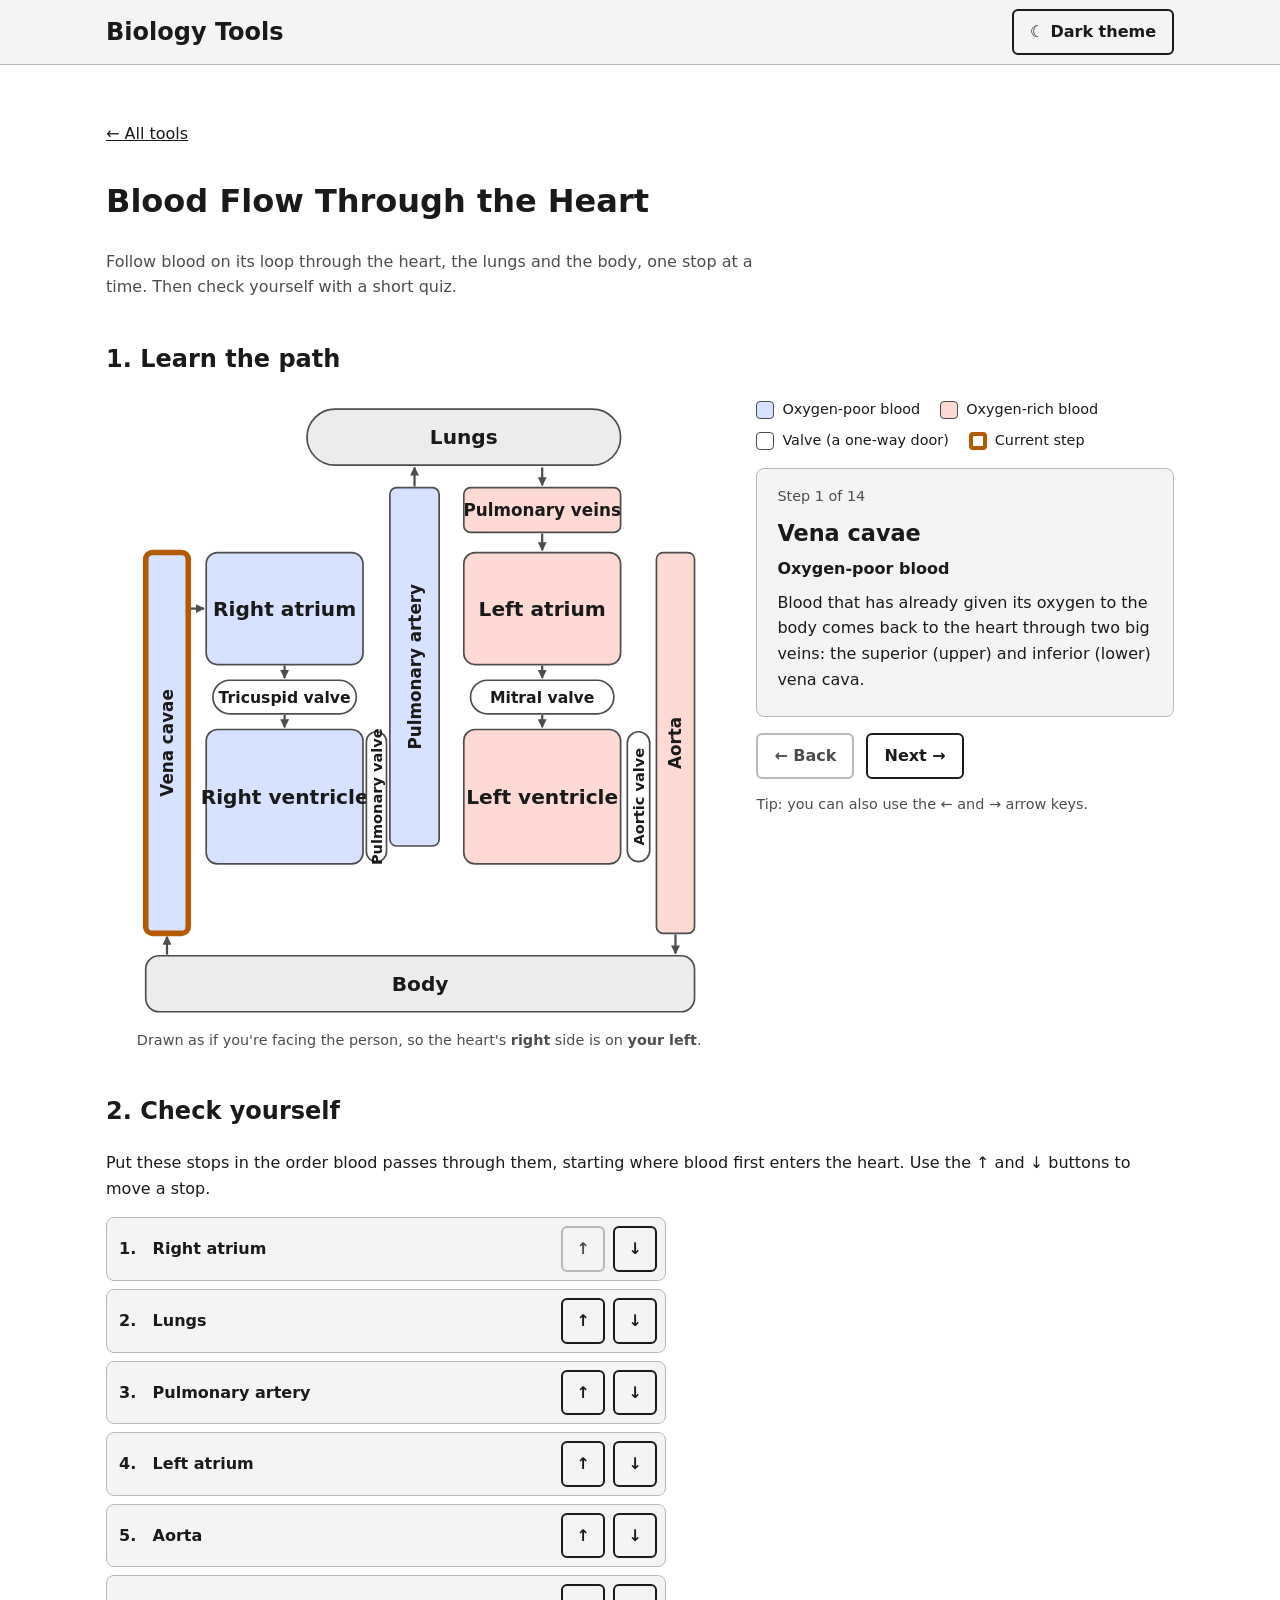
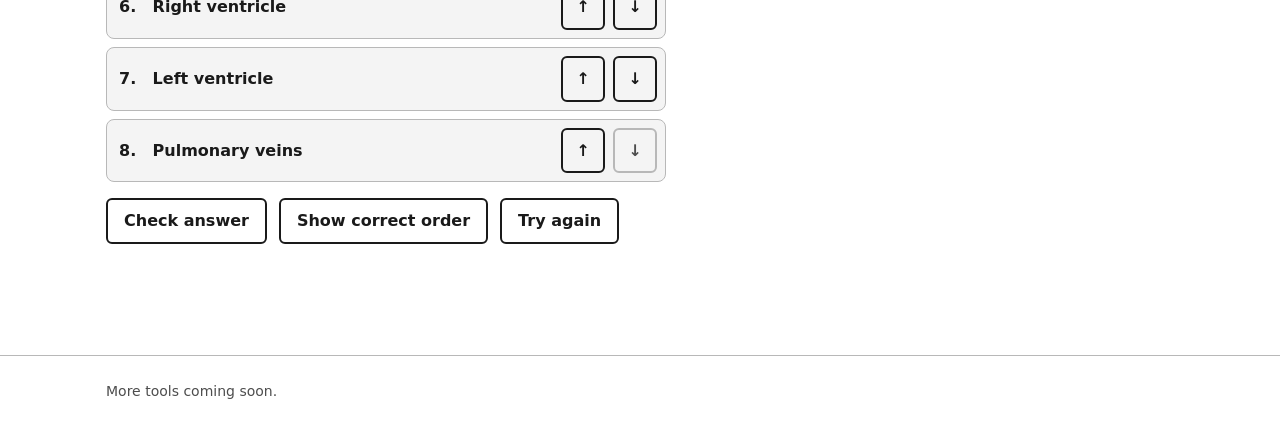
==== tools/heart-blood-flow/index.html @ c6405af3 "Add Blood Flow Through the Heart tool, replacing the placeholder Step-through diagram of the 14 stop" ====
<!doctype html>
<html lang="en" data-theme="light">
<head>
  <meta charset="utf-8">
  <meta name="viewport" content="width=device-width, initial-scale=1">
  <title>Blood Flow Through the Heart · Biology Tools</title>
  <script>try { if (localStorage.getItem("theme") === "dark") document.documentElement.dataset.theme = "dark"; } catch (e) {}</script>
  <link rel="stylesheet" href="../../css/styles.css">
  <link rel="stylesheet" href="heart.css">
  <script src="../../js/theme.js" defer></script>
  <script src="heart.js" defer></script>
</head>
<body>
  <header class="site-header">
    <div class="container">
      <p class="site-title"><a href="../../">Biology Tools</a></p>
      <button type="button" class="button theme-toggle" data-theme-toggle aria-pressed="false">
        <span data-theme-icon aria-hidden="true">☾</span>
        <span>Dark theme</span>
      </button>
    </div>
  </header>

  <main class="container">
    <a class="back-link" href="../../">← All tools</a>
    <h1>Blood Flow Through the Heart</h1>
    <p class="intro">Follow blood on its loop through the heart, the lungs and the body, one stop at a time. Then check yourself with a short quiz.</p>

    <!-- Part 1: step through the diagram -->
    <section class="learn" aria-labelledby="learn-heading">
      <h2 id="learn-heading">1. Learn the path</h2>

      <div class="learn-layout">
        <figure class="diagram">
          <svg viewBox="0 0 500 556" role="img" aria-labelledby="diagram-title diagram-desc">
            <title id="diagram-title">Simplified diagram of the heart</title>
            <desc id="diagram-desc">The heart's four chambers, four valves and main blood vessels, with the lungs at the top and the body at the bottom. The part for the current step is outlined.</desc>
            <defs>
              <marker id="arrow" viewBox="0 0 10 10" refX="9" refY="5" markerWidth="4" markerHeight="4" orient="auto">
                <path class="arrow-head" d="M0 0 L10 5 L0 10 z"/>
              </marker>
            </defs>

            <!-- Arrows showing which way blood flows -->
            <g class="flow" aria-hidden="true">
              <line x1="25" y1="497" x2="25" y2="481"/>
              <line x1="45" y1="188" x2="58" y2="188"/>
              <line x1="130" y1="239" x2="130" y2="250"/>
              <line x1="130" y1="283" x2="130" y2="294"/>
              <line x1="246" y1="79" x2="246" y2="62"/>
              <line x1="360" y1="62" x2="360" y2="78"/>
              <line x1="360" y1="121" x2="360" y2="136"/>
              <line x1="360" y1="239" x2="360" y2="250"/>
              <line x1="360" y1="283" x2="360" y2="294"/>
              <line x1="479" y1="479" x2="479" y2="496"/>
            </g>

            <!-- Each part has a data-part name that heart.js highlights -->
            <g class="part neutral" data-part="lungs">
              <rect x="150" y="10" width="280" height="50" rx="25"/>
              <text x="290" y="35">Lungs</text>
            </g>
            <g class="part neutral" data-part="body">
              <rect x="6" y="498" width="490" height="50" rx="12"/>
              <text x="251" y="523">Body</text>
            </g>

            <!-- Right side of the heart (drawn on the left): oxygen-poor blood -->
            <g class="part o2-poor" data-part="vena-cavae">
              <rect x="6" y="138" width="38" height="340" rx="6"/>
              <text class="small" transform="translate(25 308) rotate(-90)">Vena cavae</text>
            </g>
            <g class="part o2-poor" data-part="right-atrium">
              <rect x="60" y="138" width="140" height="100" rx="10"/>
              <text x="130" y="188">Right atrium</text>
            </g>
            <g class="part valve" data-part="tricuspid-valve">
              <rect x="66" y="252" width="128" height="30" rx="15"/>
              <text class="tiny" x="130" y="267">Tricuspid valve</text>
            </g>
            <g class="part o2-poor" data-part="right-ventricle">
              <rect x="60" y="296" width="140" height="120" rx="10"/>
              <text x="130" y="356">Right ventricle</text>
            </g>
            <g class="part valve" data-part="pulmonary-valve">
              <rect x="203" y="298" width="18" height="116" rx="9"/>
              <text class="micro" transform="translate(212 356) rotate(-90)">Pulmonary valve</text>
            </g>
            <g class="part o2-poor" data-part="pulmonary-artery">
              <rect x="224" y="80" width="44" height="320" rx="6"/>
              <text class="small" transform="translate(246 240) rotate(-90)">Pulmonary artery</text>
            </g>

            <!-- Left side of the heart (drawn on the right): oxygen-rich blood -->
            <g class="part o2-rich" data-part="pulmonary-veins">
              <rect x="290" y="80" width="140" height="40" rx="6"/>
              <text class="small" x="360" y="100">Pulmonary veins</text>
            </g>
            <g class="part o2-rich" data-part="left-atrium">
              <rect x="290" y="138" width="140" height="100" rx="10"/>
              <text x="360" y="188">Left atrium</text>
            </g>
            <g class="part valve" data-part="mitral-valve">
              <rect x="296" y="252" width="128" height="30" rx="15"/>
              <text class="tiny" x="360" y="267">Mitral valve</text>
            </g>
            <g class="part o2-rich" data-part="left-ventricle">
              <rect x="290" y="296" width="140" height="120" rx="10"/>
              <text x="360" y="356">Left ventricle</text>
            </g>
            <g class="part valve" data-part="aortic-valve">
              <rect x="436" y="298" width="20" height="116" rx="10"/>
              <text class="micro" transform="translate(446 356) rotate(-90)">Aortic valve</text>
            </g>
            <g class="part o2-rich" data-part="aorta">
              <rect x="462" y="138" width="34" height="340" rx="6"/>
              <text class="small" transform="translate(479 308) rotate(-90)">Aorta</text>
            </g>
          </svg>
          <figcaption>Drawn as if you're facing the person, so the heart's <strong>right</strong> side is on <strong>your left</strong>.</figcaption>
        </figure>

        <div class="step-area">
          <ul class="legend">
            <li><span class="swatch o2-poor" aria-hidden="true"></span>Oxygen-poor blood</li>
            <li><span class="swatch o2-rich" aria-hidden="true"></span>Oxygen-rich blood</li>
            <li><span class="swatch valve" aria-hidden="true"></span>Valve (a one-way door)</li>
            <li><span class="swatch current" aria-hidden="true"></span>Current step</li>
          </ul>

          <!-- aria-live: screen readers read out each new step -->
          <div class="step-panel" aria-live="polite">
            <p class="step-count" id="step-count"></p>
            <h3 id="step-name"></h3>
            <p class="step-oxygen" id="step-oxygen"></p>
            <p id="step-text"></p>
          </div>

          <div class="step-controls">
            <button type="button" class="button" id="step-back">← Back</button>
            <button type="button" class="button" id="step-next">Next →</button>
          </div>
          <p class="hint">Tip: you can also use the ← and → arrow keys.</p>
        </div>
      </div>
    </section>

    <!-- Part 2: ordering quiz -->
    <section class="quiz" id="quiz" aria-labelledby="quiz-heading">
      <h2 id="quiz-heading">2. Check yourself</h2>
      <p>Put these stops in the order blood passes through them, starting where blood first enters the heart. Use the ↑ and ↓ buttons to move a stop.</p>

      <ol class="quiz-list" id="quiz-list"></ol>

      <div class="quiz-controls">
        <button type="button" class="button" id="quiz-check">Check answer</button>
        <button type="button" class="button" id="quiz-show">Show correct order</button>
        <button type="button" class="button" id="quiz-reset">Try again</button>
      </div>
      <p class="quiz-result" id="quiz-result" aria-live="polite"></p>
    </section>
  </main>

  <footer class="site-footer">
    <div class="container">More tools coming soon.</div>
  </footer>
</body>
</html>
---- css/styles.css ----
/* Shared styles for every page in the portal.
   Deliberately plain and neutral: the visual design comes later.
   All colors live in CSS variables so the light and dark themes
   swap them in one place. */

:root,
:root[data-theme="light"] {
  color-scheme: light;
  --bg: #ffffff;
  --surface: #f4f4f4;
  --text: #1a1a1a;
  --muted: #4d4d4d;
  --border: #b8b8b8;
}

:root[data-theme="dark"] {
  color-scheme: dark;
  --bg: #161616;
  --surface: #222222;
  --text: #ececec;
  --muted: #b5b5b5;
  --border: #555555;
}

*,
*::before,
*::after {
  box-sizing: border-box;
}

body {
  margin: 0;
  background: var(--bg);
  color: var(--text);
  font-family: system-ui, -apple-system, "Segoe UI", Roboto, sans-serif;
  line-height: 1.6;
}

a {
  color: var(--text);
}

:focus-visible {
  outline: 3px solid var(--text);
  outline-offset: 2px;
}

.container {
  width: 100%;
  max-width: 1100px;
  margin: 0 auto;
  padding-inline: 16px;
}

/* Header */

.site-header {
  border-bottom: 1px solid var(--border);
  background: var(--surface);
}

.site-header .container {
  display: flex;
  align-items: center;
  justify-content: space-between;
  gap: 12px;
  min-height: 64px;
}

.site-title {
  margin: 0;
  font-size: 1.25rem;
  font-weight: 700;
}

.site-title a {
  text-decoration: none;
}

/* Buttons (also used for links that look like buttons) */

.button {
  display: inline-flex;
  align-items: center;
  gap: 6px;
  min-height: 44px;
  padding: 8px 16px;
  border: 2px solid var(--text);
  border-radius: 6px;
  background: transparent;
  color: var(--text);
  font: inherit;
  font-weight: 600;
  text-decoration: none;
  cursor: pointer;
}

.button:hover {
  background: var(--surface);
}

.button:disabled {
  border-color: var(--border);
  background: transparent;
  color: var(--muted);
  cursor: not-allowed;
}

.theme-toggle {
  flex-shrink: 0;
}

/* Main content */

main {
  padding: 32px 0 48px;
}

.intro {
  max-width: 65ch;
  color: var(--muted);
}

/* Tool cards: one column on phones, more as the screen widens */

.card-grid {
  display: grid;
  grid-template-columns: repeat(auto-fill, minmax(min(100%, 260px), 1fr));
  gap: 16px;
  margin: 0;
  padding: 0;
  list-style: none;
}

.card {
  display: flex;
  flex-direction: column;
  gap: 8px;
  padding: 20px;
  border: 1px solid var(--border);
  border-radius: 8px;
  background: var(--surface);
}

.card h3 {
  margin: 0;
  font-size: 1.2rem;
}

.card p {
  margin: 0;
  color: var(--muted);
}

.tag {
  align-self: flex-start;
  padding: 0 10px;
  border: 1px solid var(--border);
  border-radius: 999px;
  font-size: 0.875rem;
}

.card .button {
  align-self: flex-start;
  margin-top: auto;
}

/* Tool pages */

.back-link {
  display: inline-block;
  padding: 8px 0;
}

.site-footer {
  border-top: 1px solid var(--border);
  padding: 24px 0;
  color: var(--muted);
  font-size: 0.875rem;
}

@media (min-width: 600px) {
  .site-title {
    font-size: 1.5rem;
  }

  main {
    padding-top: 48px;
  }
}
---- tools/heart-blood-flow/heart.css ----
/* Styles for the Blood Flow Through the Heart tool.
   Kept plain; the only extra colors are the blue/red for
   oxygen-poor/oxygen-rich blood, which are part of the lesson. */

:root,
:root[data-theme="light"] {
  --o2-poor-fill: #d6e2ff;
  --o2-rich-fill: #ffd9d4;
  --neutral-fill: #ececec;
  --valve-fill: #ffffff;
  --highlight: #b35900;
  --correct: #1d6b35;
  --incorrect: #a8231b;
}

:root[data-theme="dark"] {
  --o2-poor-fill: #1f2f57;
  --o2-rich-fill: #4d2020;
  --neutral-fill: #2c2c2c;
  --valve-fill: #161616;
  --highlight: #ffb35c;
  --correct: #7ad69a;
  --incorrect: #ff9a90;
}

section {
  margin-top: 40px;
}

/* Diagram next to the step text on wide screens, stacked on narrow ones */

.learn-layout {
  display: grid;
  gap: 24px;
}

@media (min-width: 900px) {
  .learn-layout {
    grid-template-columns: minmax(0, 3fr) minmax(0, 2fr);
    align-items: start;
  }
}

.diagram {
  margin: 0;
}

.diagram svg {
  display: block;
  width: 100%;
  max-width: 560px;
  height: auto;
  margin: 0 auto;
}

.diagram figcaption {
  margin-top: 8px;
  color: var(--muted);
  font-size: 0.9rem;
  text-align: center;
}

/* SVG parts */

.part rect {
  stroke: var(--muted);
  stroke-width: 1.5;
}

.part.o2-poor rect { fill: var(--o2-poor-fill); }
.part.o2-rich rect { fill: var(--o2-rich-fill); }
.part.neutral rect { fill: var(--neutral-fill); }
.part.valve rect { fill: var(--valve-fill); }

.part.is-active rect {
  stroke: var(--highlight);
  stroke-width: 5;
}

.part text {
  fill: var(--text);
  font-size: 18px;
  font-weight: 600;
  text-anchor: middle;
  dominant-baseline: central;
}

.part text.small { font-size: 15px; }
.part text.tiny { font-size: 14px; }
.part text.micro { font-size: 13px; }

.flow line {
  stroke: var(--muted);
  stroke-width: 2;
  marker-end: url(#arrow);
}

.arrow-head {
  fill: var(--muted);
}

/* Legend */

.legend {
  display: flex;
  flex-wrap: wrap;
  gap: 8px 20px;
  margin: 0 0 16px;
  padding: 0;
  list-style: none;
  font-size: 0.9rem;
}

.legend li {
  display: flex;
  align-items: center;
  gap: 8px;
}

.swatch {
  display: inline-block;
  width: 18px;
  height: 18px;
  border: 1.5px solid var(--muted);
  border-radius: 4px;
}

.swatch.o2-poor { background: var(--o2-poor-fill); }
.swatch.o2-rich { background: var(--o2-rich-fill); }
.swatch.valve { background: var(--valve-fill); }
.swatch.current { border: 4px solid var(--highlight); }

/* Step text */

.step-panel {
  min-height: 15rem;
  padding: 16px 20px;
  border: 1px solid var(--border);
  border-radius: 8px;
  background: var(--surface);
}

.step-panel h3 {
  margin: 0 0 4px;
  font-size: 1.4rem;
}

.step-panel p {
  margin: 0 0 8px;
}

.step-count {
  color: var(--muted);
  font-size: 0.9rem;
}

.step-oxygen {
  font-weight: 600;
}

.step-controls,
.quiz-controls {
  display: flex;
  flex-wrap: wrap;
  gap: 12px;
  margin-top: 16px;
}

.hint {
  color: var(--muted);
  font-size: 0.9rem;
}

/* Quiz */

.quiz-list {
  max-width: 560px;
  margin: 16px 0 0;
  padding: 0;
  list-style: none;
  counter-reset: stop;
}

.quiz-list li {
  display: flex;
  align-items: center;
  gap: 8px;
  margin-bottom: 8px;
  padding: 8px 8px 8px 12px;
  border: 1px solid var(--border);
  border-radius: 8px;
  background: var(--surface);
  counter-increment: stop;
}

.quiz-list li::before {
  content: counter(stop) ".";
  min-width: 1.6em;
  font-weight: 700;
}

.quiz-item-name {
  flex: 1;
  font-weight: 600;
}

.quiz-item-result {
  font-size: 0.9rem;
  font-weight: 600;
}

.quiz-list li.correct {
  border: 2px solid var(--correct);
}

.quiz-list li.correct .quiz-item-result {
  color: var(--correct);
}

.quiz-list li.incorrect {
  border: 2px solid var(--incorrect);
}

.quiz-list li.incorrect .quiz-item-result {
  color: var(--incorrect);
}

.quiz-list .move {
  min-width: 44px;
  padding: 8px;
  justify-content: center;
}

.quiz-result {
  min-height: 1.6em;
  font-size: 1.1rem;
  font-weight: 700;
}

/* On narrow phones, let the result text wrap under the name */
@media (max-width: 420px) {
  .quiz-list li {
    flex-wrap: wrap;
  }

  .quiz-item-name {
    flex-basis: calc(100% - 140px);
  }

  .quiz-item-result {
    order: 5;
    flex-basis: 100%;
    padding-left: calc(1.6em + 8px);
  }

  .quiz-item-result:empty {
    display: none;
  }
}
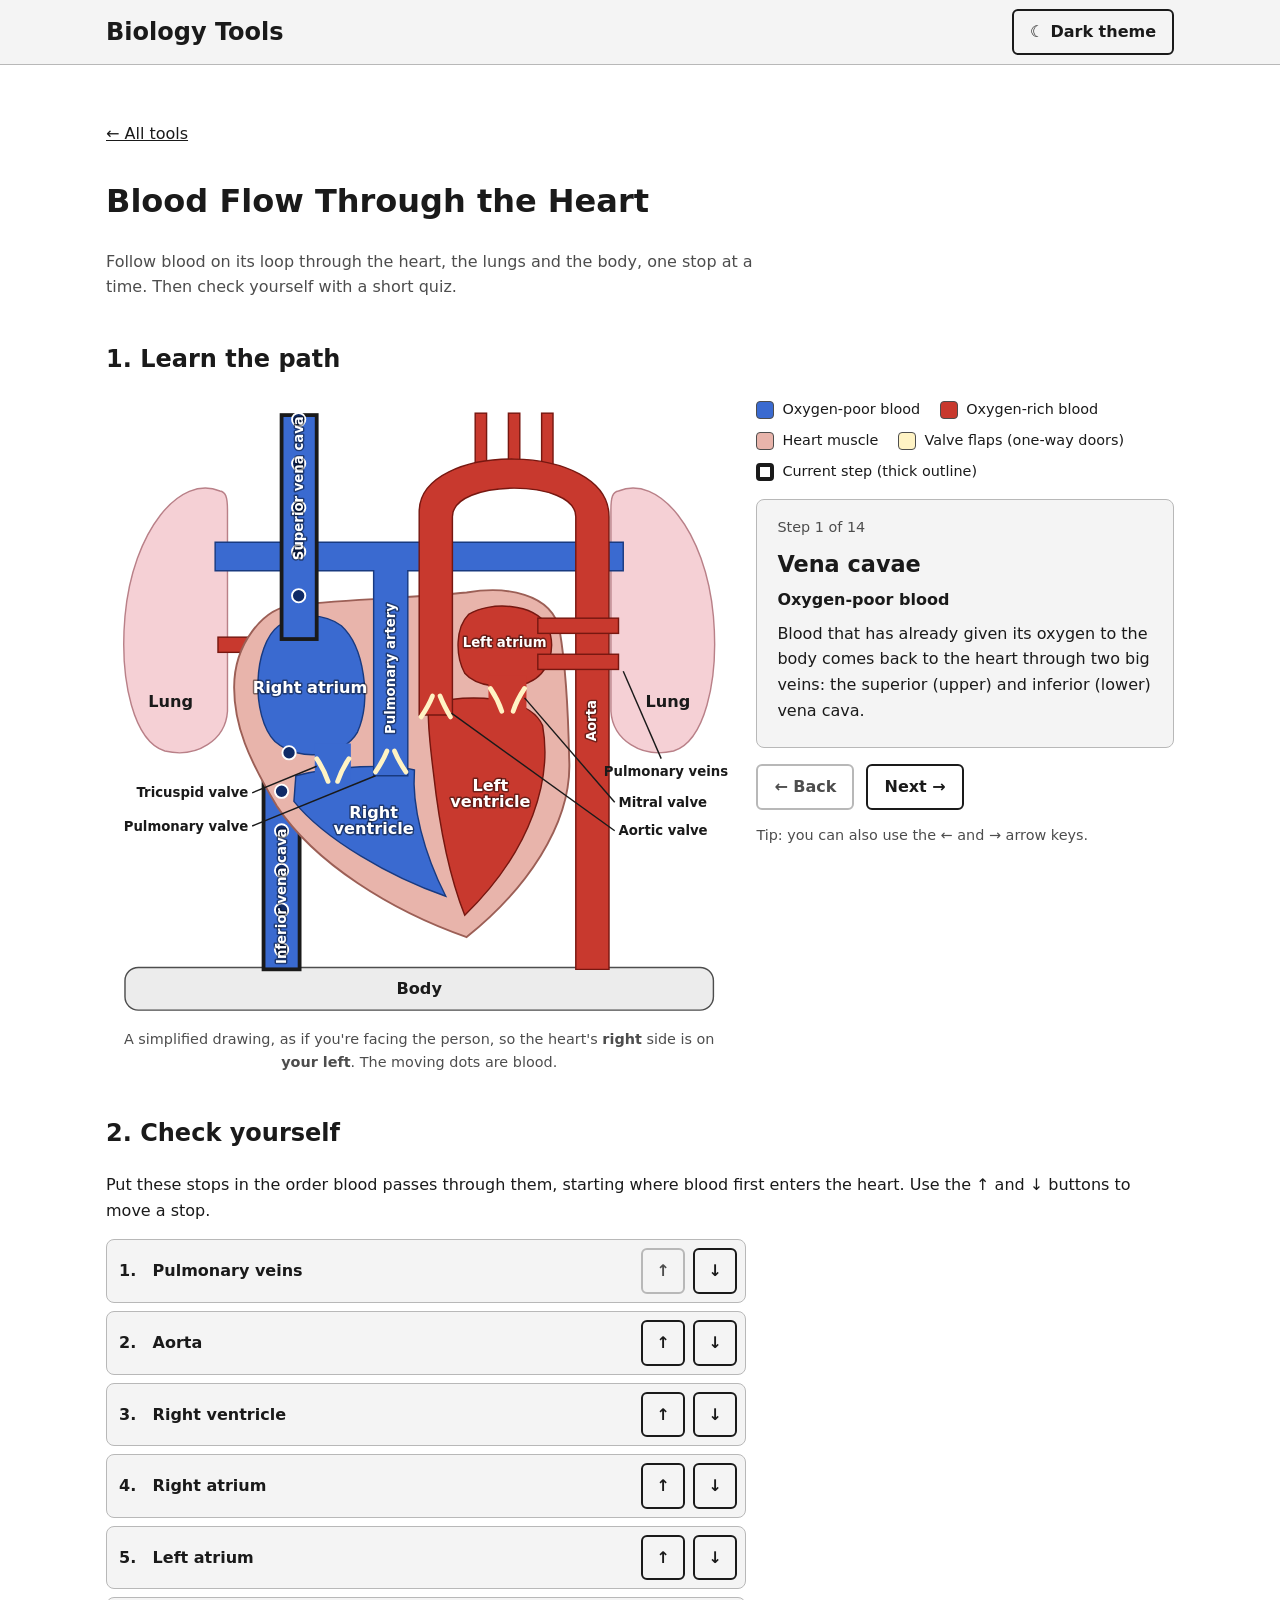
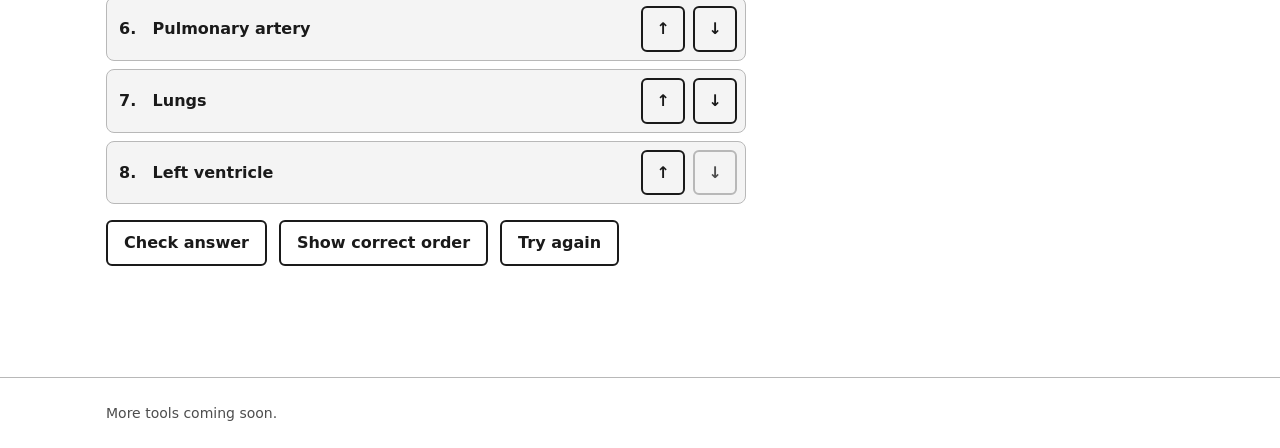
==== commit 895c1e30: "Draw a realistic heart with moving blood drops Replace the box diagram with a front-view drawing of " ====
--- a/tools/heart-blood-flow/index.html
+++ b/tools/heart-blood-flow/index.html
@@ -32,100 +32,150 @@
 
       <div class="learn-layout">
         <figure class="diagram">
-          <svg viewBox="0 0 500 556" role="img" aria-labelledby="diagram-title diagram-desc">
-            <title id="diagram-title">Simplified diagram of the heart</title>
-            <desc id="diagram-desc">The heart's four chambers, four valves and main blood vessels, with the lungs at the top and the body at the bottom. The part for the current step is outlined.</desc>
-            <defs>
-              <marker id="arrow" viewBox="0 0 10 10" refX="9" refY="5" markerWidth="4" markerHeight="4" orient="auto">
-                <path class="arrow-head" d="M0 0 L10 5 L0 10 z"/>
-              </marker>
-            </defs>
-
-            <!-- Arrows showing which way blood flows -->
-            <g class="flow" aria-hidden="true">
-              <line x1="25" y1="497" x2="25" y2="481"/>
-              <line x1="45" y1="188" x2="58" y2="188"/>
-              <line x1="130" y1="239" x2="130" y2="250"/>
-              <line x1="130" y1="283" x2="130" y2="294"/>
-              <line x1="246" y1="79" x2="246" y2="62"/>
-              <line x1="360" y1="62" x2="360" y2="78"/>
-              <line x1="360" y1="121" x2="360" y2="136"/>
-              <line x1="360" y1="239" x2="360" y2="250"/>
-              <line x1="360" y1="283" x2="360" y2="294"/>
-              <line x1="479" y1="479" x2="479" y2="496"/>
-            </g>
-
-            <!-- Each part has a data-part name that heart.js highlights -->
-            <g class="part neutral" data-part="lungs">
-              <rect x="150" y="10" width="280" height="50" rx="25"/>
-              <text x="290" y="35">Lungs</text>
-            </g>
-            <g class="part neutral" data-part="body">
-              <rect x="6" y="498" width="490" height="50" rx="12"/>
-              <text x="251" y="523">Body</text>
-            </g>
-
-            <!-- Right side of the heart (drawn on the left): oxygen-poor blood -->
-            <g class="part o2-poor" data-part="vena-cavae">
-              <rect x="6" y="138" width="38" height="340" rx="6"/>
-              <text class="small" transform="translate(25 308) rotate(-90)">Vena cavae</text>
-            </g>
-            <g class="part o2-poor" data-part="right-atrium">
-              <rect x="60" y="138" width="140" height="100" rx="10"/>
-              <text x="130" y="188">Right atrium</text>
-            </g>
+          <svg viewBox="0 0 660 655" role="img" aria-labelledby="diagram-title diagram-desc">
+            <title id="diagram-title">Drawing of the heart, lungs and body</title>
+            <desc id="diagram-desc">A front view of the heart showing its four chambers, four valves and main blood vessels, with a lung on each side and the body below. The part for the current step is outlined, and moving dots show blood flowing through it.</desc>
+
+            <!-- Drawn back to front: things drawn later sit on top. -->
+
+            <!-- Body and lungs -->
+            <g class="part" data-part="body">
+              <rect class="shape body-fill" x="20" y="600" width="620" height="45" rx="14"/>
+            </g>
+            <g class="part" data-part="lungs">
+              <path class="shape lung" d="M120 98 C78 80 28 140 20 230 C14 300 30 362 62 372 C96 380 126 360 128 330 L128 118 C128 104 126 99 120 98 Z"/>
+              <path class="shape lung" d="M540 98 C582 80 632 140 640 230 C646 300 630 362 598 372 C564 380 534 360 532 330 L532 118 C532 104 534 99 540 98 Z"/>
+            </g>
+
+            <!-- Vessels that pass behind the heart -->
+            <g class="part" data-part="pulmonary-veins">
+              <rect class="shape o2-rich" x="118" y="252" width="60" height="16"/>
+            </g>
+            <g class="part" data-part="vena-cavae">
+              <rect class="shape o2-poor" x="166" y="340" width="38" height="262"/>
+            </g>
+
+            <!-- Heart muscle wall -->
+            <path class="muscle" d="M200 218 C165 220 135 260 135 305 C135 345 150 380 180 430 C220 490 300 540 380 568 C440 520 492 450 488 380 C487 330 484 280 478 245 C470 205 420 198 380 205 C330 210 260 212 200 218 Z"/>
+
+            <!-- Chambers -->
+            <g class="part" data-part="right-atrium">
+              <path class="shape o2-poor" d="M182 240 C155 260 152 335 178 362 C205 385 250 378 265 352 C280 318 272 262 248 240 C228 225 200 228 182 240 Z"/>
+            </g>
+            <g class="part" data-part="right-ventricle">
+              <path class="shape o2-poor" d="M200 398 C240 388 300 385 325 392 C322 430 335 480 358 525 C300 505 230 465 198 425 Z"/>
+            </g>
+            <g class="part" data-part="left-atrium">
+              <path class="shape o2-rich" d="M382 228 C405 214 450 216 465 240 C475 262 468 290 445 300 C420 308 390 304 378 290 C368 272 368 242 382 228 Z"/>
+            </g>
+            <g class="part" data-part="left-ventricle">
+              <path class="shape o2-rich" d="M340 322 C380 312 445 312 460 345 C470 400 450 475 378 545 C360 500 350 440 345 395 C342 370 338 340 340 322 Z"/>
+            </g>
+
+            <!-- Openings between atria and ventricles (where the valves sit) -->
+            <rect class="o2-poor" x="220" y="364" width="38" height="38"/>
+            <rect class="o2-rich" x="403" y="292" width="40" height="36"/>
+
+            <!-- Vessels in front of the heart -->
+            <g class="part" data-part="pulmonary-artery">
+              <path class="shape o2-poor" d="M282 398 L282 182 L115 182 L115 152 L545 152 L545 182 L318 182 L318 398 Z"/>
+            </g>
+            <g class="part" data-part="vena-cavae">
+              <rect class="shape o2-poor" x="185" y="18" width="37" height="236"/>
+            </g>
+            <g class="part" data-part="aorta">
+              <rect class="shape o2-rich" x="389" y="16" width="12" height="70"/>
+              <rect class="shape o2-rich" x="424" y="16" width="12" height="60"/>
+              <rect class="shape o2-rich" x="459" y="16" width="12" height="70"/>
+              <path class="shape o2-rich" d="M330 334 L330 120 C330 45 530 45 530 125 L530 602 L495 602 L495 125 C495 85 365 85 365 125 L365 334 Z"/>
+            </g>
+            <g class="part" data-part="pulmonary-veins">
+              <rect class="shape o2-rich" x="455" y="232" width="85" height="16"/>
+              <rect class="shape o2-rich" x="455" y="270" width="85" height="16"/>
+            </g>
+
+            <!-- Valves: two flaps each; the ring shows when it's the current step -->
             <g class="part valve" data-part="tricuspid-valve">
-              <rect x="66" y="252" width="128" height="30" rx="15"/>
-              <text class="tiny" x="130" y="267">Tricuspid valve</text>
-            </g>
-            <g class="part o2-poor" data-part="right-ventricle">
-              <rect x="60" y="296" width="140" height="120" rx="10"/>
-              <text x="130" y="356">Right ventricle</text>
+              <path class="flap" d="M222 380 Q230 392 234 404 M256 380 Q248 392 244 404"/>
+              <circle class="ring" cx="239" cy="391" r="26"/>
             </g>
             <g class="part valve" data-part="pulmonary-valve">
-              <rect x="203" y="298" width="18" height="116" rx="9"/>
-              <text class="micro" transform="translate(212 356) rotate(-90)">Pulmonary valve</text>
-            </g>
-            <g class="part o2-poor" data-part="pulmonary-artery">
-              <rect x="224" y="80" width="44" height="320" rx="6"/>
-              <text class="small" transform="translate(246 240) rotate(-90)">Pulmonary artery</text>
-            </g>
-
-            <!-- Left side of the heart (drawn on the right): oxygen-rich blood -->
-            <g class="part o2-rich" data-part="pulmonary-veins">
-              <rect x="290" y="80" width="140" height="40" rx="6"/>
-              <text class="small" x="360" y="100">Pulmonary veins</text>
-            </g>
-            <g class="part o2-rich" data-part="left-atrium">
-              <rect x="290" y="138" width="140" height="100" rx="10"/>
-              <text x="360" y="188">Left atrium</text>
+              <path class="flap" d="M284 394 Q292 382 296 372 M316 394 Q308 382 304 372"/>
+              <circle class="ring" cx="300" cy="384" r="26"/>
             </g>
             <g class="part valve" data-part="mitral-valve">
-              <rect x="296" y="252" width="128" height="30" rx="15"/>
-              <text class="tiny" x="360" y="267">Mitral valve</text>
-            </g>
-            <g class="part o2-rich" data-part="left-ventricle">
-              <rect x="290" y="296" width="140" height="120" rx="10"/>
-              <text x="360" y="356">Left ventricle</text>
+              <path class="flap" d="M405 306 Q413 318 417 330 M441 306 Q433 318 429 330"/>
+              <circle class="ring" cx="423" cy="318" r="26"/>
             </g>
             <g class="part valve" data-part="aortic-valve">
-              <rect x="436" y="298" width="20" height="116" rx="10"/>
-              <text class="micro" transform="translate(446 356) rotate(-90)">Aortic valve</text>
-            </g>
-            <g class="part o2-rich" data-part="aorta">
-              <rect x="462" y="138" width="34" height="340" rx="6"/>
-              <text class="small" transform="translate(479 308) rotate(-90)">Aorta</text>
+              <path class="flap" d="M332 336 Q340 324 344 314 M363 336 Q356 324 352 314"/>
+              <circle class="ring" cx="348" cy="326" r="26"/>
+            </g>
+
+            <!-- Labels outside the drawing, with pointer lines -->
+            <g class="callouts" aria-hidden="true">
+              <line x1="154" y1="416" x2="222" y2="388"/>
+              <line x1="154" y1="451" x2="284" y2="398"/>
+              <line x1="536" y1="426" x2="441" y2="316"/>
+              <line x1="536" y1="456" x2="364" y2="332"/>
+              <line x1="585" y1="380" x2="545" y2="288"/>
+              <text class="label small end" x="150" y="416">Tricuspid valve</text>
+              <text class="label small end" x="150" y="451">Pulmonary valve</text>
+              <text class="label small start" x="540" y="426">Mitral valve</text>
+              <text class="label small start" x="540" y="456">Aortic valve</text>
+              <text class="label small" x="590" y="394">Pulmonary veins</text>
+            </g>
+
+            <!-- Invisible paths that the blood drops follow, one set per step -->
+            <g class="routes">
+              <path id="r-svc" d="M203 20 L203 252"/>
+              <path id="r-ivc" d="M185 598 L185 400 L200 350"/>
+              <path id="r-ra" d="M203 258 C190 300 210 350 239 372"/>
+              <path id="r-tricuspid" d="M239 366 L239 412"/>
+              <path id="r-rv" d="M239 410 C245 470 300 480 310 440 C315 420 302 410 300 398"/>
+              <path id="r-pulmonary-valve" d="M300 402 L300 360"/>
+              <path id="r-pa-left" d="M300 360 L300 167 L118 167"/>
+              <path id="r-pa-right" d="M300 360 L300 167 L542 167"/>
+              <path id="r-lung-left" d="M118 167 C40 175 36 300 125 260"/>
+              <path id="r-lung-right" d="M542 167 C620 175 624 300 540 259"/>
+              <path id="r-pv-top" d="M540 240 L462 240"/>
+              <path id="r-pv-bottom" d="M540 278 L462 278"/>
+              <path id="r-la" d="M466 262 C430 262 420 280 423 300"/>
+              <path id="r-mitral" d="M423 294 L423 338"/>
+              <path id="r-lv" d="M423 335 C450 430 400 525 378 480 C362 430 350 380 348 345"/>
+              <path id="r-aortic-valve" d="M348 348 L348 300"/>
+              <path id="r-aorta" d="M348 300 L348 125 C348 62 512 62 512 125 L512 600"/>
+              <path id="r-body" d="M512 600 L512 622 L185 622 L185 600"/>
+            </g>
+
+            <!-- heart.js draws the moving blood drops in here -->
+            <g id="drops" aria-hidden="true"></g>
+
+            <!-- Names of the parts, drawn last so the drops never cover them -->
+            <g class="labels" aria-hidden="true">
+              <text class="label" x="330" y="622">Body</text>
+              <text class="label" x="68" y="320">Lung</text>
+              <text class="label" x="592" y="320">Lung</text>
+              <text class="label on-blood small" transform="translate(185 525) rotate(-90)">Inferior vena cava</text>
+              <text class="label on-blood" x="215" y="305">Right atrium</text>
+              <text class="label on-blood" x="282" y="436"><tspan x="282">Right</tspan><tspan x="282" dy="17">ventricle</tspan></text>
+              <text class="label on-blood small" x="420" y="258">Left atrium</text>
+              <text class="label on-blood" x="405" y="408"><tspan x="405">Left</tspan><tspan x="405" dy="17">ventricle</tspan></text>
+              <text class="label on-blood small" transform="translate(300 285) rotate(-90)">Pulmonary artery</text>
+              <text class="label on-blood small" transform="translate(203 95) rotate(-90)">Superior vena cava</text>
+              <text class="label on-blood small" transform="translate(512 340) rotate(-90)">Aorta</text>
             </g>
           </svg>
-          <figcaption>Drawn as if you're facing the person, so the heart's <strong>right</strong> side is on <strong>your left</strong>.</figcaption>
+          <figcaption>A simplified drawing, as if you're facing the person, so the heart's <strong>right</strong> side is on <strong>your left</strong>. The moving dots are blood.</figcaption>
         </figure>
 
         <div class="step-area">
           <ul class="legend">
             <li><span class="swatch o2-poor" aria-hidden="true"></span>Oxygen-poor blood</li>
             <li><span class="swatch o2-rich" aria-hidden="true"></span>Oxygen-rich blood</li>
-            <li><span class="swatch valve" aria-hidden="true"></span>Valve (a one-way door)</li>
-            <li><span class="swatch current" aria-hidden="true"></span>Current step</li>
+            <li><span class="swatch muscle" aria-hidden="true"></span>Heart muscle</li>
+            <li><span class="swatch valve" aria-hidden="true"></span>Valve flaps (one-way doors)</li>
+            <li><span class="swatch current" aria-hidden="true"></span>Current step (thick outline)</li>
           </ul>
 
           <!-- aria-live: screen readers read out each new step -->
--- a/tools/heart-blood-flow/heart.css
+++ b/tools/heart-blood-flow/heart.css
@@ -1,24 +1,32 @@
 /* Styles for the Blood Flow Through the Heart tool.
-   Kept plain; the only extra colors are the blue/red for
-   oxygen-poor/oxygen-rich blood, which are part of the lesson. */
+   Kept plain; the extra colors are the ones the drawing needs:
+   blue/red blood, heart muscle, lungs and valve flaps. */
 
 :root,
 :root[data-theme="light"] {
-  --o2-poor-fill: #d6e2ff;
-  --o2-rich-fill: #ffd9d4;
+  /* Blood colors are the same in both themes; white text sits on them */
+  --blood-poor: #3a6ad0;
+  --blood-poor-edge: #183a80;
+  --blood-rich: #c8392e;
+  --blood-rich-edge: #761710;
+  --drop-poor: #0f2a66;
+  --drop-rich: #5c0c08;
+  --flap: #fff3c4;
+  --muscle: #e8b4ab;
+  --muscle-edge: #9c5f56;
+  --lung: #f5d0d5;
+  --lung-edge: #b98088;
   --neutral-fill: #ececec;
-  --valve-fill: #ffffff;
-  --highlight: #b35900;
   --correct: #1d6b35;
   --incorrect: #a8231b;
 }
 
 :root[data-theme="dark"] {
-  --o2-poor-fill: #1f2f57;
-  --o2-rich-fill: #4d2020;
+  --muscle: #7a4540;
+  --muscle-edge: #b07a72;
+  --lung: #4a2c33;
+  --lung-edge: #8a5a63;
   --neutral-fill: #2c2c2c;
-  --valve-fill: #161616;
-  --highlight: #ffb35c;
   --correct: #7ad69a;
   --incorrect: #ff9a90;
 }
@@ -48,7 +56,7 @@
 .diagram svg {
   display: block;
   width: 100%;
-  max-width: 560px;
+  max-width: 640px;
   height: auto;
   margin: 0 auto;
 }
@@ -60,43 +68,78 @@
   text-align: center;
 }
 
-/* SVG parts */
-
-.part rect {
-  stroke: var(--muted);
+/* Drawing */
+
+.shape {
   stroke-width: 1.5;
 }
 
-.part.o2-poor rect { fill: var(--o2-poor-fill); }
-.part.o2-rich rect { fill: var(--o2-rich-fill); }
-.part.neutral rect { fill: var(--neutral-fill); }
-.part.valve rect { fill: var(--valve-fill); }
-
-.part.is-active rect {
-  stroke: var(--highlight);
+.o2-poor { fill: var(--blood-poor); stroke: var(--blood-poor-edge); }
+.o2-rich { fill: var(--blood-rich); stroke: var(--blood-rich-edge); }
+rect.o2-poor:not(.shape),
+rect.o2-rich:not(.shape) { stroke: none; }
+
+.muscle { fill: var(--muscle); stroke: var(--muscle-edge); stroke-width: 2; }
+.lung { fill: var(--lung); stroke: var(--lung-edge); }
+.body-fill { fill: var(--neutral-fill); stroke: var(--muted); }
+
+.flap {
+  fill: none;
+  stroke: var(--flap);
   stroke-width: 5;
-}
-
-.part text {
+  stroke-linecap: round;
+}
+
+/* The current step: a thick outline, or a ring around a valve */
+.part.is-active .shape {
+  stroke: var(--text);
+  stroke-width: 4;
+}
+
+.ring {
+  display: none;
+  fill: none;
+  stroke: var(--text);
+  stroke-width: 4;
+}
+
+.part.is-active .ring {
+  display: inline;
+}
+
+.label {
   fill: var(--text);
-  font-size: 18px;
+  font-size: 17px;
   font-weight: 600;
   text-anchor: middle;
   dominant-baseline: central;
 }
 
-.part text.small { font-size: 15px; }
-.part text.tiny { font-size: 14px; }
-.part text.micro { font-size: 13px; }
-
-.flow line {
-  stroke: var(--muted);
+/* White names on blood get a faint dark edge, so they stay readable over drops */
+.label.on-blood {
+  fill: #ffffff;
+  stroke: rgba(0, 0, 0, 0.45);
+  stroke-width: 3px;
+  stroke-linejoin: round;
+  paint-order: stroke;
+}
+.label.small { font-size: 14px; }
+.label.start { text-anchor: start; }
+.label.end { text-anchor: end; }
+
+.callouts line {
+  stroke: var(--text);
+  stroke-width: 1.5;
+}
+
+.routes path {
+  fill: none;
+  stroke: none;
+}
+
+.drop {
+  stroke: #ffffff;
   stroke-width: 2;
-  marker-end: url(#arrow);
-}
-
-.arrow-head {
-  fill: var(--muted);
 }
 
 /* Legend */
@@ -125,10 +168,11 @@
   border-radius: 4px;
 }
 
-.swatch.o2-poor { background: var(--o2-poor-fill); }
-.swatch.o2-rich { background: var(--o2-rich-fill); }
-.swatch.valve { background: var(--valve-fill); }
-.swatch.current { border: 4px solid var(--highlight); }
+.swatch.o2-poor { background: var(--blood-poor); }
+.swatch.o2-rich { background: var(--blood-rich); }
+.swatch.muscle { background: var(--muscle); }
+.swatch.valve { background: var(--flap); }
+.swatch.current { border: 4px solid var(--text); }
 
 /* Step text */
 
@@ -174,7 +218,7 @@
 /* Quiz */
 
 .quiz-list {
-  max-width: 560px;
+  max-width: 640px;
   margin: 16px 0 0;
   padding: 0;
   list-style: none;
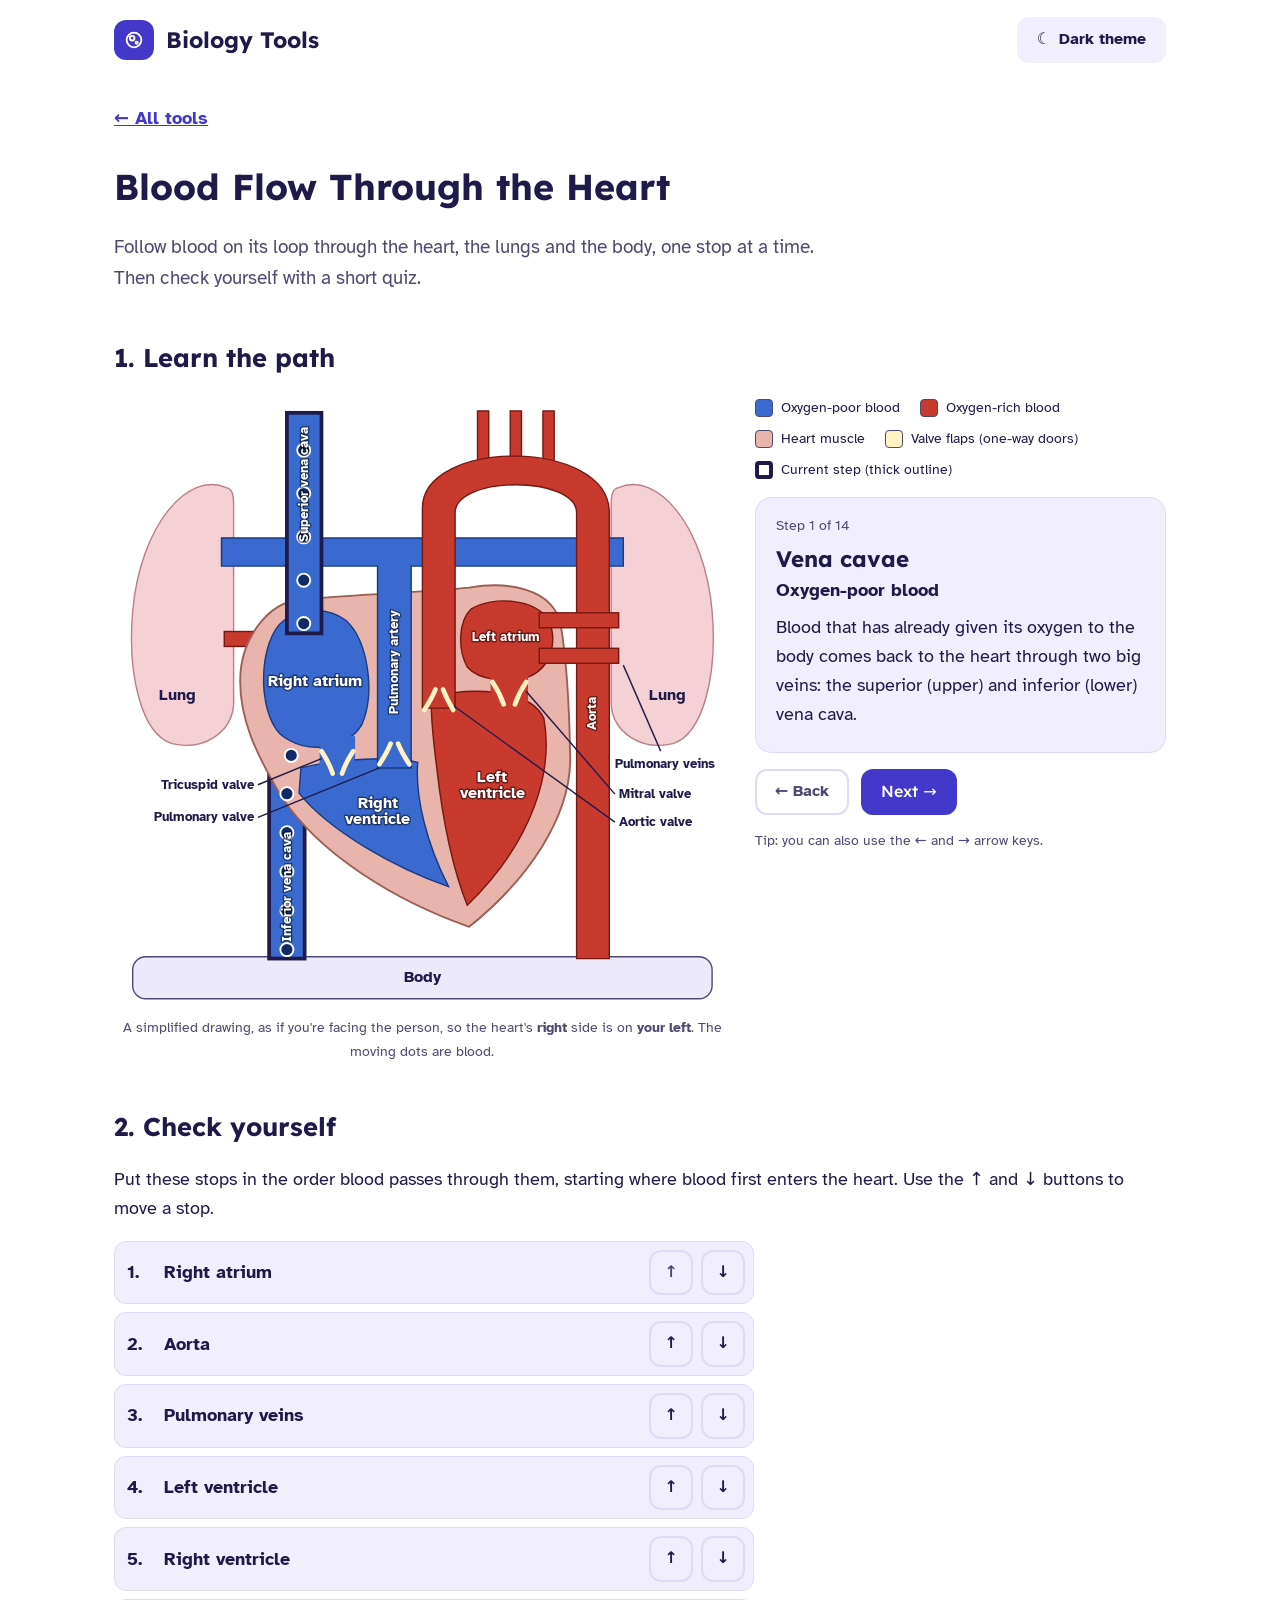
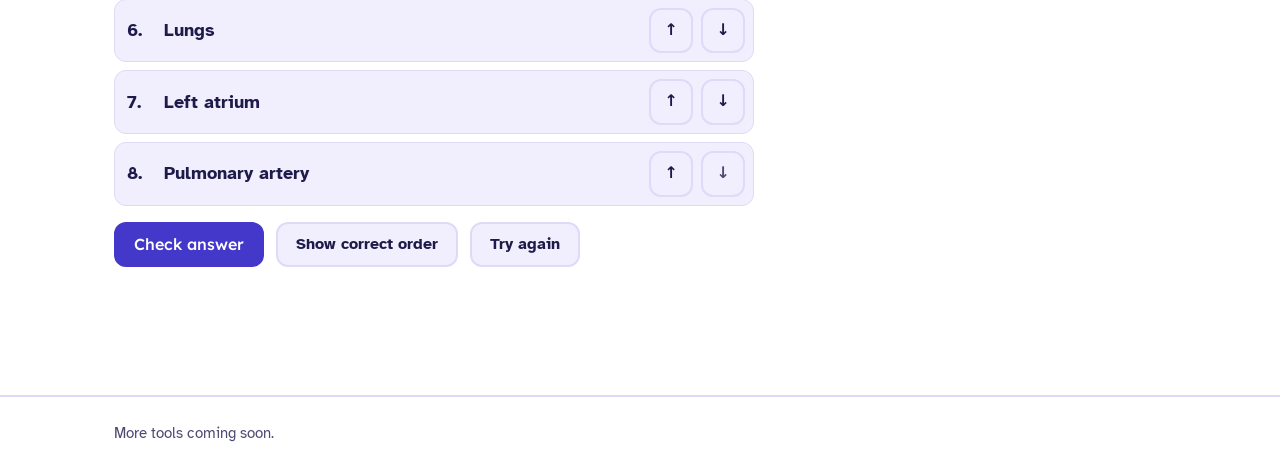
==== commit abbb863f: "Apply the Bright Classroom visual design Lexend headings and Atkinson Hyperlegible body text from Go" ====
--- a/tools/heart-blood-flow/index.html
+++ b/tools/heart-blood-flow/index.html
@@ -5,6 +5,9 @@
   <meta name="viewport" content="width=device-width, initial-scale=1">
   <title>Blood Flow Through the Heart · Biology Tools</title>
   <script>try { if (localStorage.getItem("theme") === "dark") document.documentElement.dataset.theme = "dark"; } catch (e) {}</script>
+  <link rel="preconnect" href="https://fonts.googleapis.com">
+  <link rel="preconnect" href="https://fonts.gstatic.com" crossorigin>
+  <link rel="stylesheet" href="https://fonts.googleapis.com/css2?family=Atkinson+Hyperlegible:wght@400;700&family=Lexend:wght@500;700&display=swap">
   <link rel="stylesheet" href="../../css/styles.css">
   <link rel="stylesheet" href="heart.css">
   <script src="../../js/theme.js" defer></script>
@@ -13,7 +16,14 @@
 <body>
   <header class="site-header">
     <div class="container">
-      <p class="site-title"><a href="../../">Biology Tools</a></p>
+      <p class="site-title">
+        <a href="../../">
+          <span class="logo-mark" aria-hidden="true">
+            <svg width="22" height="22" viewBox="0 0 24 24" fill="none" stroke="currentColor" stroke-width="2" stroke-linecap="round" stroke-linejoin="round"><circle cx="12" cy="12" r="8"/><circle cx="10" cy="10" r="2.5"/><circle cx="15" cy="15" r="1.2"/></svg>
+          </span>
+          Biology Tools
+        </a>
+      </p>
       <button type="button" class="button theme-toggle" data-theme-toggle aria-pressed="false">
         <span data-theme-icon aria-hidden="true">☾</span>
         <span>Dark theme</span>
@@ -188,7 +198,7 @@
 
           <div class="step-controls">
             <button type="button" class="button" id="step-back">← Back</button>
-            <button type="button" class="button" id="step-next">Next →</button>
+            <button type="button" class="button button-primary" id="step-next">Next →</button>
           </div>
           <p class="hint">Tip: you can also use the ← and → arrow keys.</p>
         </div>
@@ -203,7 +213,7 @@
       <ol class="quiz-list" id="quiz-list"></ol>
 
       <div class="quiz-controls">
-        <button type="button" class="button" id="quiz-check">Check answer</button>
+        <button type="button" class="button button-primary" id="quiz-check">Check answer</button>
         <button type="button" class="button" id="quiz-show">Show correct order</button>
         <button type="button" class="button" id="quiz-reset">Try again</button>
       </div>
--- a/css/styles.css
+++ b/css/styles.css
@@ -1,5 +1,7 @@
 /* Shared styles for every page in the portal.
-   Deliberately plain and neutral: the visual design comes later.
+   Visual design: "Bright Classroom". Lexend for headings, Atkinson
+   Hyperlegible (a font designed to be easy to read) for body text,
+   indigo and coral colors.
    All colors live in CSS variables so the light and dark themes
    swap them in one place. */
 
@@ -7,19 +9,27 @@
 :root[data-theme="light"] {
   color-scheme: light;
   --bg: #ffffff;
-  --surface: #f4f4f4;
-  --text: #1a1a1a;
-  --muted: #4d4d4d;
-  --border: #b8b8b8;
+  --surface: #f1effd;
+  --text: #1e1b4b;
+  --muted: #4c4a73;
+  --border: #dedaf7;
+  --accent: #4338ca;
+  --on-accent: #ffffff;
+  --tag-bg: #ffe4dc;
+  --tag-text: #9a2b12;
 }
 
 :root[data-theme="dark"] {
   color-scheme: dark;
-  --bg: #161616;
-  --surface: #222222;
-  --text: #ececec;
-  --muted: #b5b5b5;
-  --border: #555555;
+  --bg: #15132b;
+  --surface: #211e40;
+  --text: #eeedfb;
+  --muted: #b4b1d6;
+  --border: #34305c;
+  --accent: #a5b4fc;
+  --on-accent: #15132b;
+  --tag-bg: #4a2418;
+  --tag-text: #ffc8b5;
 }
 
 *,
@@ -32,16 +42,26 @@
   margin: 0;
   background: var(--bg);
   color: var(--text);
-  font-family: system-ui, -apple-system, "Segoe UI", Roboto, sans-serif;
+  font-family: "Atkinson Hyperlegible", system-ui, -apple-system, "Segoe UI", sans-serif;
+  font-size: 1.125rem;
   line-height: 1.6;
 }
 
+h1,
+h2,
+h3,
+.site-title {
+  font-family: "Lexend", system-ui, sans-serif;
+  font-weight: 700;
+  line-height: 1.2;
+}
+
 a {
-  color: var(--text);
+  color: var(--accent);
 }
 
 :focus-visible {
-  outline: 3px solid var(--text);
+  outline: 3px solid var(--accent);
   outline-offset: 2px;
 }
 
@@ -54,27 +74,38 @@
 
 /* Header */
 
-.site-header {
-  border-bottom: 1px solid var(--border);
-  background: var(--surface);
-}
-
 .site-header .container {
   display: flex;
+  flex-wrap: wrap;
   align-items: center;
   justify-content: space-between;
   gap: 12px;
-  min-height: 64px;
+  min-height: 80px;
+  padding-block: 12px;
 }
 
 .site-title {
   margin: 0;
   font-size: 1.25rem;
-  font-weight: 700;
 }
 
 .site-title a {
+  display: flex;
+  align-items: center;
+  gap: 12px;
+  color: var(--text);
   text-decoration: none;
+}
+
+.logo-mark {
+  display: flex;
+  align-items: center;
+  justify-content: center;
+  width: 40px;
+  height: 40px;
+  border-radius: 12px;
+  background: var(--accent);
+  color: var(--on-accent);
 }
 
 /* Buttons (also used for links that look like buttons) */
@@ -82,21 +113,32 @@
 .button {
   display: inline-flex;
   align-items: center;
-  gap: 6px;
+  justify-content: center;
+  gap: 8px;
   min-height: 44px;
-  padding: 8px 16px;
-  border: 2px solid var(--text);
-  border-radius: 6px;
-  background: transparent;
+  padding: 8px 18px;
+  border: 2px solid var(--border);
+  border-radius: 12px;
+  background: var(--surface);
   color: var(--text);
   font: inherit;
-  font-weight: 600;
+  font-size: 1rem;
+  font-weight: 700;
   text-decoration: none;
   cursor: pointer;
 }
 
 .button:hover {
-  background: var(--surface);
+  border-color: var(--accent);
+}
+
+/* The main action on a page or card */
+.button-primary {
+  border-color: var(--accent);
+  background: var(--accent);
+  color: var(--on-accent);
+  font-family: "Lexend", system-ui, sans-serif;
+  font-weight: 500;
 }
 
 .button:disabled {
@@ -108,25 +150,45 @@
 
 .theme-toggle {
   flex-shrink: 0;
+  border-color: transparent;
 }
 
 /* Main content */
 
 main {
-  padding: 32px 0 48px;
+  padding: 16px 0 64px;
 }
 
 .intro {
-  max-width: 65ch;
-  color: var(--muted);
+  max-width: 60ch;
+  margin: 16px 0 0;
+  color: var(--muted);
+  font-size: 1.2rem;
+}
+
+/* The intro panel at the top of the homepage */
+.hero {
+  padding: 32px 24px;
+  border-radius: 24px;
+  background: var(--surface);
+}
+
+.hero h1 {
+  margin: 0;
+  font-size: 2.25rem;
+}
+
+h2 {
+  margin: 48px 0 24px;
+  font-size: 1.6rem;
 }
 
 /* Tool cards: one column on phones, more as the screen widens */
 
 .card-grid {
   display: grid;
-  grid-template-columns: repeat(auto-fill, minmax(min(100%, 260px), 1fr));
-  gap: 16px;
+  grid-template-columns: repeat(auto-fill, minmax(min(100%, 300px), 1fr));
+  gap: 24px;
   margin: 0;
   padding: 0;
   list-style: none;
@@ -135,34 +197,69 @@
 .card {
   display: flex;
   flex-direction: column;
-  gap: 8px;
-  padding: 20px;
-  border: 1px solid var(--border);
-  border-radius: 8px;
-  background: var(--surface);
+  gap: 12px;
+  padding: 24px;
+  border: 2px solid var(--border);
+  border-radius: 20px;
+  background: var(--bg);
+}
+
+.card-top {
+  display: flex;
+  align-items: center;
+  justify-content: space-between;
+  gap: 12px;
+}
+
+.card-icon {
+  display: flex;
+  align-items: center;
+  justify-content: center;
+  width: 56px;
+  height: 56px;
+  border-radius: 16px;
+  background: var(--tag-bg);
+  color: var(--tag-text);
 }
 
 .card h3 {
-  margin: 0;
+  margin: 4px 0 0;
+  font-size: 1.4rem;
+}
+
+.card p {
+  margin: 0;
+  color: var(--muted);
+}
+
+.tag {
+  padding: 4px 12px;
+  border-radius: 999px;
+  background: var(--tag-bg);
+  color: var(--tag-text);
+  font-size: 0.875rem;
+  font-weight: 700;
+}
+
+.card .button {
+  margin-top: auto;
+  min-height: 48px;
+}
+
+/* Dashed card that marks where future tools will appear */
+.card-placeholder {
+  align-items: center;
+  justify-content: center;
+  min-height: 240px;
+  border-style: dashed;
+  color: var(--muted);
+  text-align: center;
+}
+
+.card-placeholder p {
+  font-family: "Lexend", system-ui, sans-serif;
   font-size: 1.2rem;
-}
-
-.card p {
-  margin: 0;
-  color: var(--muted);
-}
-
-.tag {
-  align-self: flex-start;
-  padding: 0 10px;
-  border: 1px solid var(--border);
-  border-radius: 999px;
-  font-size: 0.875rem;
-}
-
-.card .button {
-  align-self: flex-start;
-  margin-top: auto;
+  font-weight: 500;
 }
 
 /* Tool pages */
@@ -170,21 +267,56 @@
 .back-link {
   display: inline-block;
   padding: 8px 0;
+  font-weight: 700;
 }
 
 .site-footer {
-  border-top: 1px solid var(--border);
+  border-top: 2px solid var(--border);
   padding: 24px 0;
   color: var(--muted);
-  font-size: 0.875rem;
+  font-size: 0.95rem;
+}
+
+/* Small phones: keep the site name and theme button on one line */
+@media (max-width: 420px) {
+  .site-header .container {
+    flex-wrap: nowrap;
+  }
+
+  .site-title {
+    min-width: 0;
+    font-size: 1.1rem;
+  }
+
+  .site-title a {
+    gap: 10px;
+  }
+
+  .logo-mark {
+    flex-shrink: 0;
+    width: 34px;
+    height: 34px;
+  }
+
+  .theme-toggle {
+    padding-inline: 12px;
+  }
 }
 
 @media (min-width: 600px) {
+  .container {
+    padding-inline: 24px;
+  }
+
   .site-title {
-    font-size: 1.5rem;
-  }
-
-  main {
-    padding-top: 48px;
-  }
-}
+    font-size: 1.4rem;
+  }
+
+  .hero {
+    padding: 48px 40px;
+  }
+
+  .hero h1 {
+    font-size: 3rem;
+  }
+}
--- a/tools/heart-blood-flow/heart.css
+++ b/tools/heart-blood-flow/heart.css
@@ -16,7 +16,7 @@
   --muscle-edge: #9c5f56;
   --lung: #f5d0d5;
   --lung-edge: #b98088;
-  --neutral-fill: #ececec;
+  --neutral-fill: #ece9fb;
   --correct: #1d6b35;
   --incorrect: #a8231b;
 }
@@ -26,7 +26,7 @@
   --muscle-edge: #b07a72;
   --lung: #4a2c33;
   --lung-edge: #8a5a63;
-  --neutral-fill: #2c2c2c;
+  --neutral-fill: #2a2650;
   --correct: #7ad69a;
   --incorrect: #ff9a90;
 }
@@ -180,7 +180,7 @@
   min-height: 15rem;
   padding: 16px 20px;
   border: 1px solid var(--border);
-  border-radius: 8px;
+  border-radius: 16px;
   background: var(--surface);
 }
 
@@ -232,7 +232,7 @@
   margin-bottom: 8px;
   padding: 8px 8px 8px 12px;
   border: 1px solid var(--border);
-  border-radius: 8px;
+  border-radius: 12px;
   background: var(--surface);
   counter-increment: stop;
 }
